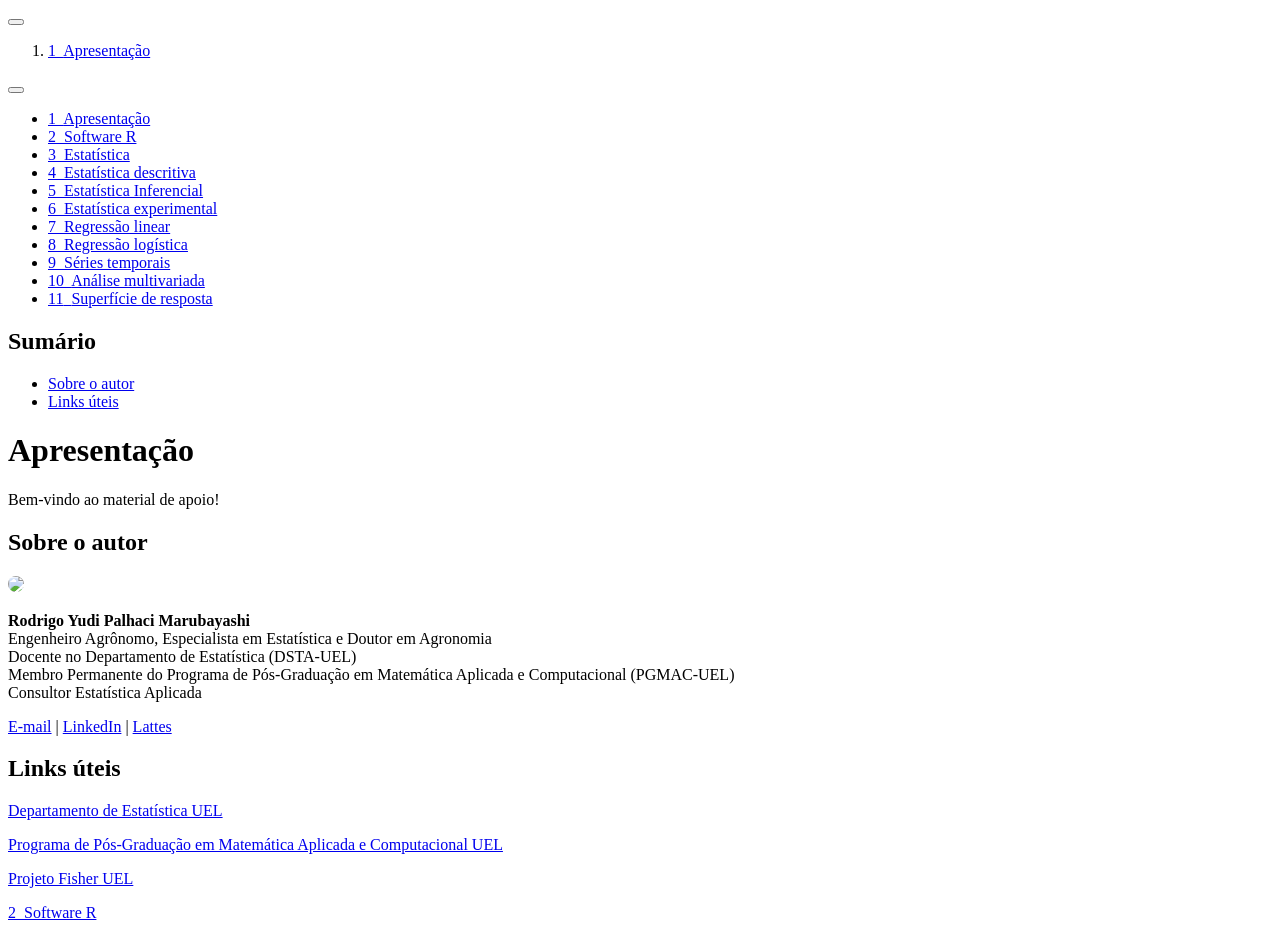
==== docs/index.html @ 1fb64cfd "Add files via upload" ====
<!DOCTYPE html>
<html xmlns="http://www.w3.org/1999/xhtml" lang="en" xml:lang="en"><head>

<meta charset="utf-8">
<meta name="generator" content="quarto-1.10.18">

<meta name="viewport" content="width=device-width, initial-scale=1.0, user-scalable=yes">


<title>Apresentação</title>
<style>
/* Default styles provided by pandoc.
** See https://pandoc.org/MANUAL.html#variables-for-html for config info.
*/
span.smallcaps{font-variant: small-caps;}
div.columns{display: flex; gap: 1.5em;}
div.column{flex: auto;}
@media screen {
div.columns{gap: min(4vw, 1.5em);}
div.column{overflow-x: auto;}
}
div.hanging-indent{margin-left: 1.5em; text-indent: -1.5em;}
ul.task-list{list-style: none;}
ul.task-list li input[type="checkbox"] {
  width: 0.8em;
  margin: 0 0.8em 0.2em -1em; /* quarto-specific, see https://github.com/quarto-dev/quarto-cli/issues/4556 */ 
  vertical-align: middle;
}
</style>


<script src="site_libs/quarto-nav/quarto-nav.js"></script>
<script src="site_libs/quarto-nav/headroom.min.js"></script>
<script src="site_libs/clipboard/clipboard.min.js"></script>
<script src="site_libs/quarto-search/autocomplete.umd.js"></script>
<script src="site_libs/quarto-search/fuse.min.js"></script>
<script src="site_libs/quarto-search/quarto-search.js"></script>
<meta name="quarto:offset" content="./">
<link href="./capitulo1.html" rel="next">
<script src="site_libs/quarto-html/quarto.js" type="module"></script>
<script src="site_libs/quarto-html/tabsets/tabsets.js" type="module"></script>
<script src="site_libs/quarto-html/popper.min.js"></script>
<script src="site_libs/quarto-html/tippy.umd.min.js"></script>
<script src="site_libs/quarto-html/anchor.min.js"></script>
<link href="site_libs/quarto-html/tippy.css" rel="stylesheet">
<link href="site_libs/quarto-html/quarto-syntax-highlighting-64a204ab8560d761af7679ceaba22944.css" rel="stylesheet" class="quarto-color-scheme" id="quarto-text-highlighting-styles">
<link href="site_libs/quarto-html/quarto-syntax-highlighting-dark-b85bc7c33db8c58e0ec93c3465666fed.css" rel="stylesheet" class="quarto-color-scheme quarto-color-alternate" id="quarto-text-highlighting-styles">
<link href="site_libs/quarto-html/quarto-syntax-highlighting-64a204ab8560d761af7679ceaba22944.css" rel="stylesheet" class="quarto-color-scheme-extra" id="quarto-text-highlighting-styles">
<script src="site_libs/bootstrap/bootstrap.min.js"></script>
<link href="site_libs/bootstrap/bootstrap-icons.css" rel="stylesheet">
<link href="site_libs/bootstrap/bootstrap-071f2cfab2509698780004be9a3705a4.min.css" rel="stylesheet" append-hash="true" class="quarto-color-scheme" id="quarto-bootstrap" data-mode="light">
<link href="site_libs/bootstrap/bootstrap-dark-28465b6b87aa4d4b3ae6852c24e7e3ea.min.css" rel="stylesheet" append-hash="true" class="quarto-color-scheme quarto-color-alternate" id="quarto-bootstrap" data-mode="dark">
<link href="site_libs/bootstrap/bootstrap-071f2cfab2509698780004be9a3705a4.min.css" rel="stylesheet" append-hash="true" class="quarto-color-scheme-extra" id="quarto-bootstrap" data-mode="light">
<script id="quarto-search-options" type="application/json">{
  "location": "sidebar",
  "copy-button": false,
  "collapse-after": 3,
  "panel-placement": "start",
  "type": "textbox",
  "limit": 50,
  "keyboard-shortcut": [
    "f",
    "/",
    "s"
  ],
  "show-item-context": false,
  "language": {
    "search-no-results-text": "No results",
    "search-matching-documents-text": "matching documents",
    "search-copy-link-title": "Copy link to search",
    "search-hide-matches-text": "Hide additional matches",
    "search-more-match-text": "more match in this document",
    "search-more-matches-text": "more matches in this document",
    "search-clear-button-title": "Clear",
    "search-text-placeholder": "",
    "search-detached-cancel-button-title": "Cancel",
    "search-submit-button-title": "Submit",
    "search-label": "Search"
  }
}</script>


</head>

<body class="nav-sidebar docked quarto-light"><script id="quarto-html-before-body" type="application/javascript">
    const toggleBodyColorMode = (bsSheetEl) => {
      const mode = bsSheetEl.getAttribute("data-mode");
      const bodyEl = window.document.querySelector("body");
      if (mode === "dark") {
        bodyEl.classList.add("quarto-dark");
        bodyEl.classList.remove("quarto-light");
      } else {
        bodyEl.classList.add("quarto-light");
        bodyEl.classList.remove("quarto-dark");
      }
    }
    const toggleBodyColorPrimary = () => {
      const bsSheetEl = window.document.querySelector("link#quarto-bootstrap:not([rel=disabled-stylesheet])");
      if (bsSheetEl) {
        toggleBodyColorMode(bsSheetEl);
      }
    }
    const setColorSchemeToggle = (alternate) => {
      const toggles = window.document.querySelectorAll('.quarto-color-scheme-toggle');
      for (let i=0; i < toggles.length; i++) {
        const toggle = toggles[i];
        if (toggle) {
          if (alternate) {
            toggle.classList.add("alternate");
          } else {
            toggle.classList.remove("alternate");
          }
        }
      }
    };
    const toggleColorMode = (alternate) => {
      // Switch the stylesheets
      const primaryStylesheets = window.document.querySelectorAll('link.quarto-color-scheme:not(.quarto-color-alternate)');
      const alternateStylesheets = window.document.querySelectorAll('link.quarto-color-scheme.quarto-color-alternate');
      manageTransitions('#quarto-margin-sidebar .nav-link', false);
      if (alternate) {
        // note: dark is layered on light, we don't disable primary!
        enableStylesheet(alternateStylesheets);
        for (const sheetNode of alternateStylesheets) {
          if (sheetNode.id === "quarto-bootstrap") {
            toggleBodyColorMode(sheetNode);
          }
        }
      } else {
        disableStylesheet(alternateStylesheets);
        enableStylesheet(primaryStylesheets)
        toggleBodyColorPrimary();
      }
      manageTransitions('#quarto-margin-sidebar .nav-link', true);
      // Switch the toggles
      setColorSchemeToggle(alternate)
      // Hack to workaround the fact that safari doesn't
      // properly recolor the scrollbar when toggling (#1455)
      if (navigator.userAgent.indexOf('Safari') > 0 && navigator.userAgent.indexOf('Chrome') == -1) {
        manageTransitions("body", false);
        window.scrollTo(0, 1);
        setTimeout(() => {
          window.scrollTo(0, 0);
          manageTransitions("body", true);
        }, 40);
      }
    }
    const disableStylesheet = (stylesheets) => {
      for (let i=0; i < stylesheets.length; i++) {
        const stylesheet = stylesheets[i];
        stylesheet.rel = 'disabled-stylesheet';
      }
    }
    const enableStylesheet = (stylesheets) => {
      for (let i=0; i < stylesheets.length; i++) {
        const stylesheet = stylesheets[i];
        if(stylesheet.rel !== 'stylesheet') { // for Chrome, which will still FOUC without this check
          stylesheet.rel = 'stylesheet';
        }
      }
    }
    const manageTransitions = (selector, allowTransitions) => {
      const els = window.document.querySelectorAll(selector);
      for (let i=0; i < els.length; i++) {
        const el = els[i];
        if (allowTransitions) {
          el.classList.remove('notransition');
        } else {
          el.classList.add('notransition');
        }
      }
    }
    const isFileUrl = () => {
      return window.location.protocol === 'file:';
    }
    const hasAlternateSentinel = () => {
      let styleSentinel = getColorSchemeSentinel();
      if (styleSentinel !== null) {
        return styleSentinel === "alternate";
      } else {
        return false;
      }
    }
    const setStyleSentinel = (alternate) => {
      const value = alternate ? "alternate" : "default";
      if (!isFileUrl()) {
        window.localStorage.setItem("quarto-color-scheme", value);
      } else {
        localAlternateSentinel = value;
      }
    }
    const getColorSchemeSentinel = () => {
      if (!isFileUrl()) {
        const storageValue = window.localStorage.getItem("quarto-color-scheme");
        return storageValue != null ? storageValue : localAlternateSentinel;
      } else {
        return localAlternateSentinel;
      }
    }
    const toggleGiscusIfUsed = (isAlternate, darkModeDefault) => {
      const baseTheme = document.querySelector('#giscus-base-theme')?.value ?? 'light';
      const alternateTheme = document.querySelector('#giscus-alt-theme')?.value ?? 'dark';
      let newTheme = '';
      if(authorPrefersDark) {
        newTheme = isAlternate ? baseTheme : alternateTheme;
      } else {
        newTheme = isAlternate ? alternateTheme : baseTheme;
      }
      const changeGiscusTheme = () => {
        // From: https://github.com/giscus/giscus/issues/336
        const sendMessage = (message) => {
          const iframe = document.querySelector('iframe.giscus-frame');
          if (!iframe) return;
          iframe.contentWindow.postMessage({ giscus: message }, 'https://giscus.app');
        }
        sendMessage({
          setConfig: {
            theme: newTheme
          }
        });
      }
      const isGiscussLoaded = window.document.querySelector('iframe.giscus-frame') !== null;
      if (isGiscussLoaded) {
        changeGiscusTheme();
      }
    };
    const authorPrefersDark = false;
    const darkModeDefault = authorPrefersDark;
      document.querySelector('link#quarto-text-highlighting-styles.quarto-color-scheme-extra').rel = 'disabled-stylesheet';
      document.querySelector('link#quarto-bootstrap.quarto-color-scheme-extra').rel = 'disabled-stylesheet';
    let localAlternateSentinel = darkModeDefault ? 'alternate' : 'default';
    // Dark / light mode switch
    window.quartoToggleColorScheme = () => {
      // Read the current dark / light value
      let toAlternate = !hasAlternateSentinel();
      toggleColorMode(toAlternate);
      setStyleSentinel(toAlternate);
      toggleGiscusIfUsed(toAlternate, darkModeDefault);
      window.dispatchEvent(new Event('resize'));
    };
    // Switch to dark mode if need be
    if (hasAlternateSentinel()) {
      toggleColorMode(true);
    } else {
      toggleColorMode(false);
    }
  </script>

<div id="quarto-search-results"></div>
  <header id="quarto-header" class="headroom fixed-top">
  <nav class="quarto-secondary-nav">
    <div class="container-fluid d-flex">
      <button type="button" class="quarto-btn-toggle btn" data-bs-toggle="collapse" role="button" data-bs-target=".quarto-sidebar-collapse-item" aria-controls="quarto-sidebar" aria-expanded="false" aria-label="Toggle sidebar navigation" onclick="if (window.quartoToggleHeadroom) { window.quartoToggleHeadroom(); }">
        <i class="bi bi-layout-text-sidebar-reverse"></i>
      </button>
        <nav class="quarto-page-breadcrumbs" aria-label="breadcrumb"><ol class="breadcrumb"><li class="breadcrumb-item"><a href="./index.html"><span class="chapter-number">1</span>&nbsp; <span class="chapter-title">Apresentação</span></a></li></ol></nav>
        <a class="flex-grow-1" role="navigation" data-bs-toggle="collapse" data-bs-target=".quarto-sidebar-collapse-item" aria-controls="quarto-sidebar" aria-expanded="false" aria-label="Toggle sidebar navigation" onclick="if (window.quartoToggleHeadroom) { window.quartoToggleHeadroom(); }">      
        </a>
      <button type="button" class="btn quarto-search-button" aria-label="Search" onclick="window.quartoOpenSearch();">
        <i class="bi bi-search"></i>
      </button>
    </div>
  </nav>
</header>
<!-- content -->
<div id="quarto-content" class="quarto-container page-columns page-rows-contents page-layout-article">
<!-- sidebar -->
  <nav id="quarto-sidebar" class="sidebar collapse collapse-horizontal quarto-sidebar-collapse-item sidebar-navigation docked overflow-auto">
        <div class="mt-2 flex-shrink-0 align-items-center">
        <div class="sidebar-search">
        <div id="quarto-search" class="" title="Search"></div>
        </div>
        </div>
        <div class="sidebar-tools-collapse">
  <a href="" class="quarto-color-scheme-toggle quarto-navigation-tool  px-1" onclick="window.quartoToggleColorScheme(); return false;" title="Toggle dark mode"><i class="bi"></i></a>
</div>
    <div class="sidebar-menu-container"> 
    <ul class="list-unstyled mt-1">
        <li class="sidebar-item">
  <div class="sidebar-item-container"> 
  <a href="./index.html" class="sidebar-item-text sidebar-link active">
 <span class="menu-text"><span class="chapter-number">1</span>&nbsp; <span class="chapter-title">Apresentação</span></span></a>
  </div>
</li>
        <li class="sidebar-item">
  <div class="sidebar-item-container"> 
  <a href="./capitulo1.html" class="sidebar-item-text sidebar-link">
 <span class="menu-text"><span class="chapter-number">2</span>&nbsp; <span class="chapter-title">Software R</span></span></a>
  </div>
</li>
        <li class="sidebar-item">
  <div class="sidebar-item-container"> 
  <a href="./capitulo2.html" class="sidebar-item-text sidebar-link">
 <span class="menu-text"><span class="chapter-number">3</span>&nbsp; <span class="chapter-title">Estatística</span></span></a>
  </div>
</li>
        <li class="sidebar-item">
  <div class="sidebar-item-container"> 
  <a href="./capitulo3.html" class="sidebar-item-text sidebar-link">
 <span class="menu-text"><span class="chapter-number">4</span>&nbsp; <span class="chapter-title">Estatística descritiva</span></span></a>
  </div>
</li>
        <li class="sidebar-item">
  <div class="sidebar-item-container"> 
  <a href="./capitulo4.html" class="sidebar-item-text sidebar-link">
 <span class="menu-text"><span class="chapter-number">5</span>&nbsp; <span class="chapter-title">Estatística Inferencial</span></span></a>
  </div>
</li>
        <li class="sidebar-item">
  <div class="sidebar-item-container"> 
  <a href="./capitulo5.html" class="sidebar-item-text sidebar-link">
 <span class="menu-text"><span class="chapter-number">6</span>&nbsp; <span class="chapter-title">Estatística experimental</span></span></a>
  </div>
</li>
        <li class="sidebar-item">
  <div class="sidebar-item-container"> 
  <a href="./capitulo6.html" class="sidebar-item-text sidebar-link">
 <span class="menu-text"><span class="chapter-number">7</span>&nbsp; <span class="chapter-title">Regressão linear</span></span></a>
  </div>
</li>
        <li class="sidebar-item">
  <div class="sidebar-item-container"> 
  <a href="./capitulo7.html" class="sidebar-item-text sidebar-link">
 <span class="menu-text"><span class="chapter-number">8</span>&nbsp; <span class="chapter-title">Regressão logística</span></span></a>
  </div>
</li>
        <li class="sidebar-item">
  <div class="sidebar-item-container"> 
  <a href="./capitulo8.html" class="sidebar-item-text sidebar-link">
 <span class="menu-text"><span class="chapter-number">9</span>&nbsp; <span class="chapter-title">Séries temporais</span></span></a>
  </div>
</li>
        <li class="sidebar-item">
  <div class="sidebar-item-container"> 
  <a href="./capitulo9.html" class="sidebar-item-text sidebar-link">
 <span class="menu-text"><span class="chapter-number">10</span>&nbsp; <span class="chapter-title">Análise multivariada</span></span></a>
  </div>
</li>
        <li class="sidebar-item">
  <div class="sidebar-item-container"> 
  <a href="./capitulo10.html" class="sidebar-item-text sidebar-link">
 <span class="menu-text"><span class="chapter-number">11</span>&nbsp; <span class="chapter-title">Superfície de resposta</span></span></a>
  </div>
</li>
    </ul>
    </div>
</nav>
<div id="quarto-sidebar-glass" class="quarto-sidebar-collapse-item" data-bs-toggle="collapse" data-bs-target=".quarto-sidebar-collapse-item"></div>
<!-- margin-sidebar -->
    <div id="quarto-margin-sidebar" class="sidebar margin-sidebar">
        <nav id="TOC" role="doc-toc" class="toc-active">
    <h2 id="toc-title">Sumário</h2>
   
  <ul>
  <li><a href="#sobre-o-autor" id="toc-sobre-o-autor" class="nav-link active" data-scroll-target="#sobre-o-autor">Sobre o autor</a></li>
  <li><a href="#links-úteis" id="toc-links-úteis" class="nav-link" data-scroll-target="#links-úteis">Links úteis</a></li>
  </ul>
</nav>
    </div>
<!-- main -->
<main class="content" id="quarto-document-content">


<header id="title-block-header" class="quarto-title-block default">
<div class="quarto-title">
<h1 class="title">Apresentação</h1>
</div>



<div class="quarto-title-meta">

    
  
    
  </div>
  


</header>


<p>Bem-vindo ao material de apoio!</p>
<section id="sobre-o-autor" class="level2 unnumbered">
<h2 class="unnumbered anchored" data-anchor-id="sobre-o-autor">Sobre o autor</h2>
<p><img src="imagens/foto.jpg" class="img-fluid" style="border-radius: 50%;" width="180"></p>
<p><strong>Rodrigo Yudi Palhaci Marubayashi</strong><br>
Engenheiro Agrônomo, Especialista em Estatística e Doutor em Agronomia<br>
Docente no Departamento de Estatística (DSTA-UEL)<br>
Membro Permanente do Programa de Pós-Graduação em Matemática Aplicada e Computacional (PGMAC-UEL)<br>
Consultor Estatística Aplicada</p>
<p><a href="mailto:marubayashi@uel.br">E-mail</a> | <a href="https://www.linkedin.com/in/rodrigo-marubayashi-89a8a9115/" target="_blank">LinkedIn</a> | <a href="http://lattes.cnpq.br/9007309012680740" target="_blank">Lattes</a></p>
</section>
<section id="links-úteis" class="level2 unnumbered">
<h2 class="unnumbered anchored" data-anchor-id="links-úteis">Links úteis</h2>
<p><a href="https://www.uel.br/ceca/estatistica/" target="_blank">Departamento de Estatística UEL</a></p>
<p><a href="https://pos.uel.br/pgmac/" target="_blank">Programa de Pós-Graduação em Matemática Aplicada e Computacional UEL</a></p>
<p><a href="https://fisher.uel.br/index/" target="_blank">Projeto Fisher UEL</a></p>


</section>

</main> <!-- /main -->
<script id="quarto-html-after-body" type="application/javascript">
  window.document.addEventListener("DOMContentLoaded", function (event) {
    // Ensure there is a toggle, if there isn't float one in the top right
    if (window.document.querySelector('.quarto-color-scheme-toggle') === null) {
      const a = window.document.createElement('a');
      a.classList.add('top-right');
      a.classList.add('quarto-color-scheme-toggle');
      a.href = "";
      a.onclick = function() { try { window.quartoToggleColorScheme(); } catch {} return false; };
      const i = window.document.createElement("i");
      i.classList.add('bi');
      a.appendChild(i);
      window.document.body.appendChild(a);
    }
    setColorSchemeToggle(hasAlternateSentinel())
    const icon = "";
    const anchorJS = new window.AnchorJS();
    anchorJS.options = {
      placement: 'right',
      icon: icon
    };
    anchorJS.add('.anchored');
    const isCodeAnnotation = (el) => {
      for (const clz of el.classList) {
        if (clz.startsWith('code-annotation-')) {                     
          return true;
        }
      }
      return false;
    }
    const onCopySuccess = function(e) {
      // button target
      const button = e.trigger;
      // don't keep focus
      button.blur();
      // flash "checked"
      button.classList.add('code-copy-button-checked');
      var currentTitle = button.getAttribute("title");
      button.setAttribute("title", "Copied!");
      let tooltip;
      if (window.bootstrap) {
        button.setAttribute("data-bs-toggle", "tooltip");
        button.setAttribute("data-bs-placement", "left");
        button.setAttribute("data-bs-title", "Copied!");
        tooltip = new bootstrap.Tooltip(button, 
          { trigger: "manual", 
            customClass: "code-copy-button-tooltip",
            offset: [0, -8]});
        tooltip.show();    
      }
      setTimeout(function() {
        if (tooltip) {
          tooltip.hide();
          button.removeAttribute("data-bs-title");
          button.removeAttribute("data-bs-toggle");
          button.removeAttribute("data-bs-placement");
        }
        button.setAttribute("title", currentTitle);
        button.classList.remove('code-copy-button-checked');
      }, 1000);
      // clear code selection
      e.clearSelection();
    }
    const getTextToCopy = function(trigger) {
      const outerScaffold = trigger.parentElement.cloneNode(true);
      const codeEl = outerScaffold.querySelector('code');
      for (const childEl of codeEl.children) {
        if (isCodeAnnotation(childEl)) {
          childEl.remove();
        }
      }
      return codeEl.innerText;
    }
    const clipboard = new window.ClipboardJS('.code-copy-button:not([data-in-quarto-modal])', {
      text: getTextToCopy
    });
    clipboard.on('success', onCopySuccess);
    if (window.document.getElementById('quarto-embedded-source-code-modal')) {
      const clipboardModal = new window.ClipboardJS('.code-copy-button[data-in-quarto-modal]', {
        text: getTextToCopy,
        container: window.document.getElementById('quarto-embedded-source-code-modal')
      });
      clipboardModal.on('success', onCopySuccess);
    }
      var localhostRegex = new RegExp(/^(?:http|https):\/\/localhost\:?[0-9]*\//);
      var mailtoRegex = new RegExp(/^mailto:/);
        var filterRegex = new RegExp('/' + window.location.host + '/');
      var isInternal = (href) => {
          return filterRegex.test(href) || localhostRegex.test(href) || mailtoRegex.test(href);
      }
      // Inspect non-navigation links and adorn them if external
     var links = window.document.querySelectorAll('a[href]:not(.nav-link):not(.navbar-brand):not(.toc-action):not(.sidebar-link):not(.sidebar-item-toggle):not(.pagination-link):not(.no-external):not([aria-hidden]):not(.dropdown-item):not(.quarto-navigation-tool):not(.about-link)');
      for (var i=0; i<links.length; i++) {
        const link = links[i];
        if (!isInternal(link.href)) {
          // undo the damage that might have been done by quarto-nav.js in the case of
          // links that we want to consider external
          if (link.dataset.originalHref !== undefined) {
            link.href = link.dataset.originalHref;
          }
        }
      }
    function tippyHover(el, contentFn, onTriggerFn, onUntriggerFn) {
      const config = {
        allowHTML: true,
        maxWidth: 500,
        delay: 100,
        arrow: false,
        appendTo: function(el) {
            return el.parentElement;
        },
        interactive: true,
        interactiveBorder: 10,
        theme: 'quarto',
        placement: 'bottom-start',
      };
      if (contentFn) {
        config.content = contentFn;
      }
      if (onTriggerFn) {
        config.onTrigger = onTriggerFn;
      }
      if (onUntriggerFn) {
        config.onUntrigger = onUntriggerFn;
      }
      window.tippy(el, config); 
    }
    const noterefs = window.document.querySelectorAll('a[role="doc-noteref"]');
    for (var i=0; i<noterefs.length; i++) {
      const ref = noterefs[i];
      tippyHover(ref, function() {
        // use id or data attribute instead here
        let href = ref.getAttribute('data-footnote-href') || ref.getAttribute('href');
        try { href = new URL(href).hash; } catch {}
        const id = href.replace(/^#\/?/, "");
        const note = window.document.getElementById(id);
        if (note) {
          return note.innerHTML;
        } else {
          return "";
        }
      });
    }
    const xrefs = window.document.querySelectorAll('a.quarto-xref');
    const processXRef = (id, note) => {
      // Strip column container classes
      const stripColumnClz = (el) => {
        el.classList.remove("page-full", "page-columns");
        if (el.children) {
          for (const child of el.children) {
            stripColumnClz(child);
          }
        }
      }
      stripColumnClz(note)
      if (id === null || id.startsWith('sec-')) {
        // Special case sections, only their first couple elements
        const container = document.createElement("div");
        if (note.children && note.children.length > 2) {
          container.appendChild(note.children[0].cloneNode(true));
          for (let i = 1; i < note.children.length; i++) {
            const child = note.children[i];
            if (child.tagName === "P" && child.innerText === "") {
              continue;
            } else {
              container.appendChild(child.cloneNode(true));
              break;
            }
          }
          if (window.Quarto?.typesetMath) {
            window.Quarto.typesetMath(container);
          }
          return container.innerHTML
        } else {
          if (window.Quarto?.typesetMath) {
            window.Quarto.typesetMath(note);
          }
          return note.innerHTML;
        }
      } else {
        // Remove any anchor links if they are present
        const anchorLink = note.querySelector('a.anchorjs-link');
        if (anchorLink) {
          anchorLink.remove();
        }
        if (window.Quarto?.typesetMath) {
          window.Quarto.typesetMath(note);
        }
        if (note.classList.contains("callout")) {
          return note.outerHTML;
        } else {
          return note.innerHTML;
        }
      }
    }
    for (var i=0; i<xrefs.length; i++) {
      const xref = xrefs[i];
      tippyHover(xref, undefined, function(instance) {
        instance.disable();
        let url = xref.getAttribute('href');
        let hash = undefined; 
        if (url.startsWith('#')) {
          hash = url;
        } else {
          try { hash = new URL(url).hash; } catch {}
        }
        if (hash) {
          const id = hash.replace(/^#\/?/, "");
          const note = window.document.getElementById(id);
          if (note !== null) {
            try {
              const html = processXRef(id, note.cloneNode(true));
              instance.setContent(html);
            } finally {
              instance.enable();
              instance.show();
            }
          } else {
            // See if we can fetch this
            fetch(url.split('#')[0])
            .then(res => res.text())
            .then(html => {
              const parser = new DOMParser();
              const htmlDoc = parser.parseFromString(html, "text/html");
              const note = htmlDoc.getElementById(id);
              if (note !== null) {
                const html = processXRef(id, note);
                instance.setContent(html);
              } 
            }).finally(() => {
              instance.enable();
              instance.show();
            });
          }
        } else {
          // See if we can fetch a full url (with no hash to target)
          // This is a special case and we should probably do some content thinning / targeting
          fetch(url)
          .then(res => res.text())
          .then(html => {
            const parser = new DOMParser();
            const htmlDoc = parser.parseFromString(html, "text/html");
            const note = htmlDoc.querySelector('main.content');
            if (note !== null) {
              // This should only happen for chapter cross references
              // (since there is no id in the URL)
              // remove the first header
              if (note.children.length > 0 && note.children[0].tagName === "HEADER") {
                note.children[0].remove();
              }
              const html = processXRef(null, note);
              instance.setContent(html);
            } 
          }).finally(() => {
            instance.enable();
            instance.show();
          });
        }
      }, function(instance) {
      });
    }
        let selectedAnnoteEl;
        const selectorForAnnotation = ( cell, annotation) => {
          let cellAttr = 'data-code-cell="' + cell + '"';
          let lineAttr = 'data-code-annotation="' +  annotation + '"';
          const selector = 'span[' + cellAttr + '][' + lineAttr + ']';
          return selector;
        }
        const selectCodeLines = (annoteEl) => {
          const doc = window.document;
          const targetCell = annoteEl.getAttribute("data-target-cell");
          const targetAnnotation = annoteEl.getAttribute("data-target-annotation");
          const annoteSpan = window.document.querySelector(selectorForAnnotation(targetCell, targetAnnotation));
          const lines = annoteSpan.getAttribute("data-code-lines").split(",");
          const lineIds = lines.map((line) => {
            return targetCell + "-" + line;
          })
          let top = null;
          let height = null;
          let parent = null;
          if (lineIds.length > 0) {
              //compute the position of the single el (top and bottom and make a div)
              const el = window.document.getElementById(lineIds[0]);
              top = el.offsetTop;
              height = el.offsetHeight;
              parent = el.parentElement.parentElement;
            if (lineIds.length > 1) {
              const lastEl = window.document.getElementById(lineIds[lineIds.length - 1]);
              const bottom = lastEl.offsetTop + lastEl.offsetHeight;
              height = bottom - top;
            }
            if (top !== null && height !== null && parent !== null) {
              // cook up a div (if necessary) and position it 
              let div = window.document.getElementById("code-annotation-line-highlight");
              if (div === null) {
                div = window.document.createElement("div");
                div.setAttribute("id", "code-annotation-line-highlight");
                div.style.position = 'absolute';
                parent.appendChild(div);
              }
              div.style.top = top - 2 + "px";
              div.style.height = height + 4 + "px";
              div.style.left = 0;
              let gutterDiv = window.document.getElementById("code-annotation-line-highlight-gutter");
              if (gutterDiv === null) {
                gutterDiv = window.document.createElement("div");
                gutterDiv.setAttribute("id", "code-annotation-line-highlight-gutter");
                gutterDiv.style.position = 'absolute';
                const codeCell = window.document.getElementById(targetCell);
                const gutter = codeCell.querySelector('.code-annotation-gutter');
                gutter.appendChild(gutterDiv);
              }
              gutterDiv.style.top = top - 2 + "px";
              gutterDiv.style.height = height + 4 + "px";
            }
            selectedAnnoteEl = annoteEl;
          }
        };
        const unselectCodeLines = () => {
          const elementsIds = ["code-annotation-line-highlight", "code-annotation-line-highlight-gutter"];
          elementsIds.forEach((elId) => {
            const div = window.document.getElementById(elId);
            if (div) {
              div.remove();
            }
          });
          selectedAnnoteEl = undefined;
        };
          // Handle positioning of the toggle
      window.addEventListener(
        "resize",
        throttle(() => {
          elRect = undefined;
          if (selectedAnnoteEl) {
            selectCodeLines(selectedAnnoteEl);
          }
        }, 10)
      );
      function throttle(fn, ms) {
      let throttle = false;
      let timer;
        return (...args) => {
          if(!throttle) { // first call gets through
              fn.apply(this, args);
              throttle = true;
          } else { // all the others get throttled
              if(timer) clearTimeout(timer); // cancel #2
              timer = setTimeout(() => {
                fn.apply(this, args);
                timer = throttle = false;
              }, ms);
          }
        };
      }
        // Attach click handler to the DT
        const annoteDls = window.document.querySelectorAll('dt[data-target-cell]');
        for (const annoteDlNode of annoteDls) {
          annoteDlNode.addEventListener('click', (event) => {
            const clickedEl = event.target;
            if (clickedEl !== selectedAnnoteEl) {
              unselectCodeLines();
              const activeEl = window.document.querySelector('dt[data-target-cell].code-annotation-active');
              if (activeEl) {
                activeEl.classList.remove('code-annotation-active');
              }
              selectCodeLines(clickedEl);
              clickedEl.classList.add('code-annotation-active');
            } else {
              // Unselect the line
              unselectCodeLines();
              clickedEl.classList.remove('code-annotation-active');
            }
          });
        }
    const findCites = (el) => {
      const parentEl = el.parentElement;
      if (parentEl) {
        const cites = parentEl.dataset.cites;
        if (cites) {
          return {
            el,
            cites: cites.split(' ')
          };
        } else {
          return findCites(el.parentElement)
        }
      } else {
        return undefined;
      }
    };
    var bibliorefs = window.document.querySelectorAll('a[role="doc-biblioref"]');
    for (var i=0; i<bibliorefs.length; i++) {
      const ref = bibliorefs[i];
      const citeInfo = findCites(ref);
      if (citeInfo) {
        tippyHover(citeInfo.el, function() {
          var popup = window.document.createElement('div');
          citeInfo.cites.forEach(function(cite) {
            var citeDiv = window.document.createElement('div');
            citeDiv.classList.add('hanging-indent');
            citeDiv.classList.add('csl-entry');
            var biblioDiv = window.document.getElementById('ref-' + cite);
            if (biblioDiv) {
              citeDiv.innerHTML = biblioDiv.innerHTML;
            }
            popup.appendChild(citeDiv);
          });
          return popup.innerHTML;
        });
      }
    }
  });
  </script>
<nav class="page-navigation">
  <div class="nav-page nav-page-previous">
  </div>
  <div class="nav-page nav-page-next">
      <a href="./capitulo1.html" class="pagination-link" aria-label="Software R">
        <span class="nav-page-text"><span class="chapter-number">2</span>&nbsp; <span class="chapter-title">Software R</span></span> <i class="bi bi-arrow-right-short"></i>
      </a>
  </div>
</nav>
</div> <!-- /content -->




</body></html>
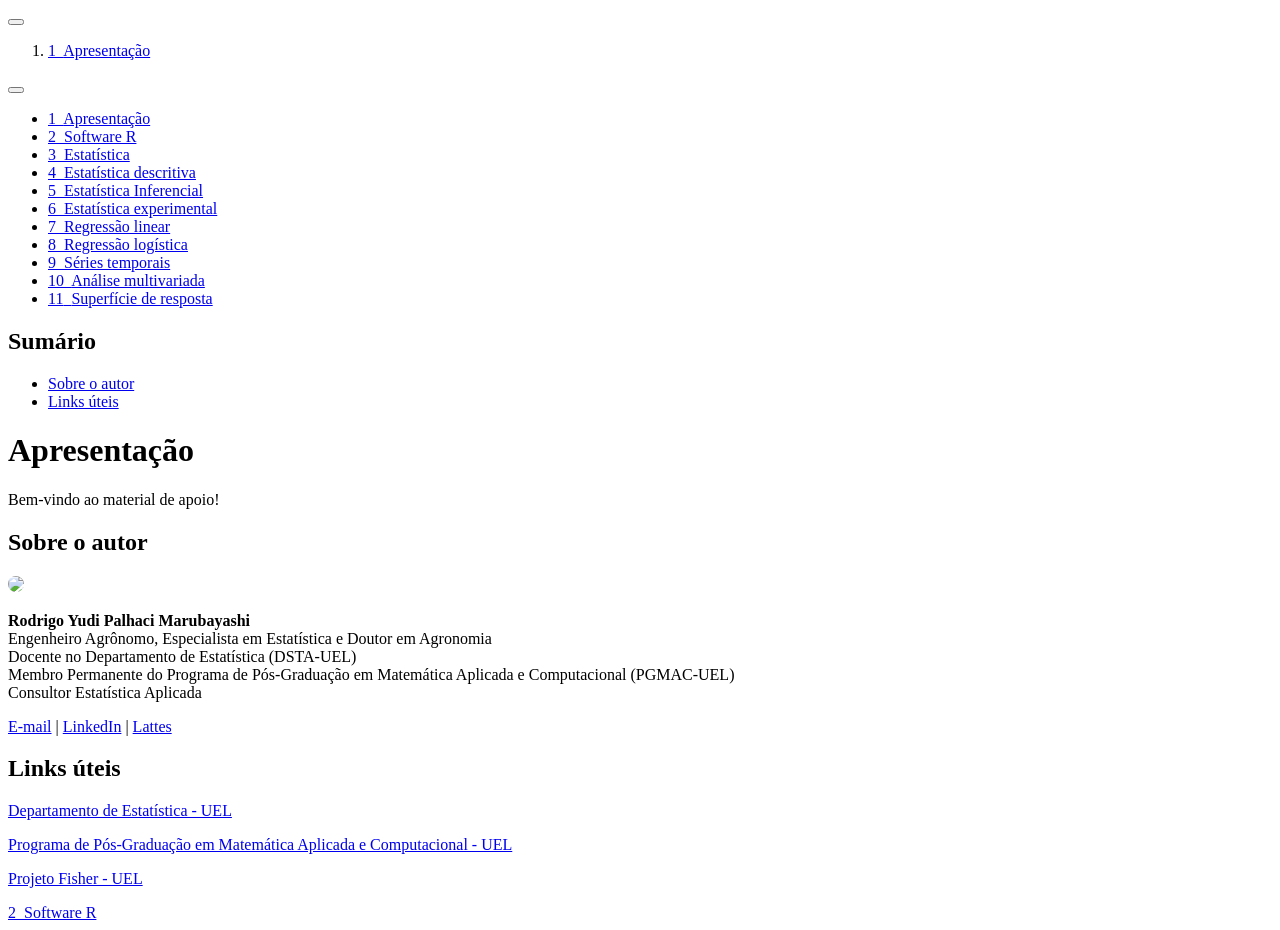
==== commit 48b81721: "Add files via upload" ====
--- a/docs/index.html
+++ b/docs/index.html
@@ -2,7 +2,7 @@
 <html xmlns="http://www.w3.org/1999/xhtml" lang="en" xml:lang="en"><head>
 
 <meta charset="utf-8">
-<meta name="generator" content="quarto-1.10.18">
+<meta name="generator" content="quarto-1.10.19">
 
 <meta name="viewport" content="width=device-width, initial-scale=1.0, user-scalable=yes">
 
@@ -43,9 +43,9 @@
 <script src="site_libs/quarto-html/tippy.umd.min.js"></script>
 <script src="site_libs/quarto-html/anchor.min.js"></script>
 <link href="site_libs/quarto-html/tippy.css" rel="stylesheet">
-<link href="site_libs/quarto-html/quarto-syntax-highlighting-64a204ab8560d761af7679ceaba22944.css" rel="stylesheet" class="quarto-color-scheme" id="quarto-text-highlighting-styles">
-<link href="site_libs/quarto-html/quarto-syntax-highlighting-dark-b85bc7c33db8c58e0ec93c3465666fed.css" rel="stylesheet" class="quarto-color-scheme quarto-color-alternate" id="quarto-text-highlighting-styles">
-<link href="site_libs/quarto-html/quarto-syntax-highlighting-64a204ab8560d761af7679ceaba22944.css" rel="stylesheet" class="quarto-color-scheme-extra" id="quarto-text-highlighting-styles">
+<link href="site_libs/quarto-html/quarto-syntax-highlighting-bf27225e3a48a9273f3daa8f8e829971.css" rel="stylesheet" class="quarto-color-scheme" id="quarto-text-highlighting-styles">
+<link href="site_libs/quarto-html/quarto-syntax-highlighting-dark-b626d73c4c936ccc3cb08be7d45d1df6.css" rel="stylesheet" class="quarto-color-scheme quarto-color-alternate" id="quarto-text-highlighting-styles">
+<link href="site_libs/quarto-html/quarto-syntax-highlighting-bf27225e3a48a9273f3daa8f8e829971.css" rel="stylesheet" class="quarto-color-scheme-extra" id="quarto-text-highlighting-styles">
 <script src="site_libs/bootstrap/bootstrap.min.js"></script>
 <link href="site_libs/bootstrap/bootstrap-icons.css" rel="stylesheet">
 <link href="site_libs/bootstrap/bootstrap-071f2cfab2509698780004be9a3705a4.min.css" rel="stylesheet" append-hash="true" class="quarto-color-scheme" id="quarto-bootstrap" data-mode="light">
@@ -393,9 +393,9 @@
 </section>
 <section id="links-úteis" class="level2 unnumbered">
 <h2 class="unnumbered anchored" data-anchor-id="links-úteis">Links úteis</h2>
-<p><a href="https://www.uel.br/ceca/estatistica/" target="_blank">Departamento de Estatística UEL</a></p>
-<p><a href="https://pos.uel.br/pgmac/" target="_blank">Programa de Pós-Graduação em Matemática Aplicada e Computacional UEL</a></p>
-<p><a href="https://fisher.uel.br/index/" target="_blank">Projeto Fisher UEL</a></p>
+<p><a href="https://www.uel.br/ceca/estatistica/" target="_blank">Departamento de Estatística - UEL</a></p>
+<p><a href="https://pos.uel.br/pgmac/" target="_blank">Programa de Pós-Graduação em Matemática Aplicada e Computacional - UEL</a></p>
+<p><a href="https://fisher.uel.br/index/" target="_blank">Projeto Fisher - UEL</a></p>
 
 
 </section>
--- a/docs/site_libs/quarto-html/quarto-syntax-highlighting-bf27225e3a48a9273f3daa8f8e829971.css
+++ b/docs/site_libs/quarto-html/quarto-syntax-highlighting-bf27225e3a48a9273f3daa8f8e829971.css
@@ -0,0 +1,236 @@
+/* quarto syntax highlight colors */
+:root {
+  --quarto-hl-ot-color: #003B4F;
+  --quarto-hl-at-color: #657422;
+  --quarto-hl-ss-color: #20794D;
+  --quarto-hl-an-color: #5E5E5E;
+  --quarto-hl-fu-color: #4758AB;
+  --quarto-hl-st-color: #20794D;
+  --quarto-hl-cf-color: #003B4F;
+  --quarto-hl-op-color: #5E5E5E;
+  --quarto-hl-er-color: #AD0000;
+  --quarto-hl-bn-color: #AD0000;
+  --quarto-hl-al-color: #AD0000;
+  --quarto-hl-va-color: #111111;
+  --quarto-hl-bu-color: inherit;
+  --quarto-hl-ex-color: inherit;
+  --quarto-hl-pp-color: #AD0000;
+  --quarto-hl-in-color: #5E5E5E;
+  --quarto-hl-vs-color: #20794D;
+  --quarto-hl-wa-color: #5E5E5E;
+  --quarto-hl-do-color: #5E5E5E;
+  --quarto-hl-im-color: #00769E;
+  --quarto-hl-ch-color: #20794D;
+  --quarto-hl-dt-color: #AD0000;
+  --quarto-hl-fl-color: #AD0000;
+  --quarto-hl-co-color: #5E5E5E;
+  --quarto-hl-cv-color: #5E5E5E;
+  --quarto-hl-cn-color: #8f5902;
+  --quarto-hl-sc-color: #5E5E5E;
+  --quarto-hl-dv-color: #AD0000;
+  --quarto-hl-kw-color: #003B4F;
+}
+
+/* other quarto variables */
+:root {
+  --quarto-font-monospace: SFMono-Regular, Menlo, Monaco, Consolas, "Liberation Mono", "Courier New", monospace;
+}
+
+/* syntax highlight based on Pandoc's rules */
+pre > code.sourceCode > span {
+  color: #003B4F;
+}
+
+code.sourceCode > span {
+  color: #003B4F;
+}
+
+div.sourceCode,
+div.sourceCode pre.sourceCode {
+  color: #003B4F;
+}
+
+/* Normal */
+code span {
+  color: #003B4F;
+}
+
+/* Alert */
+code span.al {
+  color: #AD0000;
+  font-style: inherit;
+}
+
+/* Annotation */
+code span.an {
+  color: #5E5E5E;
+  font-style: inherit;
+}
+
+/* Attribute */
+code span.at {
+  color: #657422;
+  font-style: inherit;
+}
+
+/* BaseN */
+code span.bn {
+  color: #AD0000;
+  font-style: inherit;
+}
+
+/* BuiltIn */
+code span.bu {
+  font-style: inherit;
+}
+
+/* ControlFlow */
+code span.cf {
+  color: #003B4F;
+  font-weight: bold;
+  font-style: inherit;
+}
+
+/* Char */
+code span.ch {
+  color: #20794D;
+  font-style: inherit;
+}
+
+/* Constant */
+code span.cn {
+  color: #8f5902;
+  font-style: inherit;
+}
+
+/* Comment */
+code span.co {
+  color: #5E5E5E;
+  font-style: inherit;
+}
+
+/* CommentVar */
+code span.cv {
+  color: #5E5E5E;
+  font-style: italic;
+}
+
+/* Documentation */
+code span.do {
+  color: #5E5E5E;
+  font-style: italic;
+}
+
+/* DataType */
+code span.dt {
+  color: #AD0000;
+  font-style: inherit;
+}
+
+/* DecVal */
+code span.dv {
+  color: #AD0000;
+  font-style: inherit;
+}
+
+/* Error */
+code span.er {
+  color: #AD0000;
+  font-style: inherit;
+}
+
+/* Extension */
+code span.ex {
+  font-style: inherit;
+}
+
+/* Float */
+code span.fl {
+  color: #AD0000;
+  font-style: inherit;
+}
+
+/* Function */
+code span.fu {
+  color: #4758AB;
+  font-style: inherit;
+}
+
+/* Import */
+code span.im {
+  color: #00769E;
+  font-style: inherit;
+}
+
+/* Information */
+code span.in {
+  color: #5E5E5E;
+  font-style: inherit;
+}
+
+/* Keyword */
+code span.kw {
+  color: #003B4F;
+  font-weight: bold;
+  font-style: inherit;
+}
+
+/* Operator */
+code span.op {
+  color: #5E5E5E;
+  font-style: inherit;
+}
+
+/* Other */
+code span.ot {
+  color: #003B4F;
+  font-style: inherit;
+}
+
+/* Preprocessor */
+code span.pp {
+  color: #AD0000;
+  font-style: inherit;
+}
+
+/* SpecialChar */
+code span.sc {
+  color: #5E5E5E;
+  font-style: inherit;
+}
+
+/* SpecialString */
+code span.ss {
+  color: #20794D;
+  font-style: inherit;
+}
+
+/* String */
+code span.st {
+  color: #20794D;
+  font-style: inherit;
+}
+
+/* Variable */
+code span.va {
+  color: #111111;
+  font-style: inherit;
+}
+
+/* VerbatimString */
+code span.vs {
+  color: #20794D;
+  font-style: inherit;
+}
+
+/* Warning */
+code span.wa {
+  color: #5E5E5E;
+  font-style: italic;
+}
+
+.prevent-inlining {
+  content: "</";
+}
+
+/*# sourceMappingURL=8be38f48d34c45af72792cbd699585e7.css.map */
--- a/docs/site_libs/quarto-html/quarto-syntax-highlighting-dark-b626d73c4c936ccc3cb08be7d45d1df6.css
+++ b/docs/site_libs/quarto-html/quarto-syntax-highlighting-dark-b626d73c4c936ccc3cb08be7d45d1df6.css
@@ -0,0 +1,219 @@
+/* quarto syntax highlight colors */
+:root {
+  --quarto-hl-al-color: #f07178;
+  --quarto-hl-an-color: #d4d0ab;
+  --quarto-hl-at-color: #00e0e0;
+  --quarto-hl-bn-color: #d4d0ab;
+  --quarto-hl-bu-color: #abe338;
+  --quarto-hl-ch-color: #abe338;
+  --quarto-hl-co-color: #f8f8f2;
+  --quarto-hl-cv-color: #ffd700;
+  --quarto-hl-cn-color: #ffd700;
+  --quarto-hl-cf-color: #ffa07a;
+  --quarto-hl-dt-color: #ffa07a;
+  --quarto-hl-dv-color: #d4d0ab;
+  --quarto-hl-do-color: #f8f8f2;
+  --quarto-hl-er-color: #f07178;
+  --quarto-hl-ex-color: #00e0e0;
+  --quarto-hl-fl-color: #d4d0ab;
+  --quarto-hl-fu-color: #ffa07a;
+  --quarto-hl-im-color: #abe338;
+  --quarto-hl-in-color: #d4d0ab;
+  --quarto-hl-kw-color: #ffa07a;
+  --quarto-hl-op-color: #ffa07a;
+  --quarto-hl-ot-color: #00e0e0;
+  --quarto-hl-pp-color: #dcc6e0;
+  --quarto-hl-re-color: #00e0e0;
+  --quarto-hl-sc-color: #abe338;
+  --quarto-hl-ss-color: #abe338;
+  --quarto-hl-st-color: #abe338;
+  --quarto-hl-va-color: #00e0e0;
+  --quarto-hl-vs-color: #abe338;
+  --quarto-hl-wa-color: #dcc6e0;
+}
+
+/* other quarto variables */
+:root {
+  --quarto-font-monospace: SFMono-Regular, Menlo, Monaco, Consolas, "Liberation Mono", "Courier New", monospace;
+}
+
+/* syntax highlight based on Pandoc's rules */
+pre > code.sourceCode > span {
+  color: #f8f8f2;
+}
+
+code.sourceCode > span {
+  color: #f8f8f2;
+}
+
+div.sourceCode,
+div.sourceCode pre.sourceCode {
+  color: #f8f8f2;
+}
+
+/* Normal */
+code span {
+  color: #f8f8f2;
+}
+
+/* Alert */
+code span.al {
+  color: #f07178;
+}
+
+/* Annotation */
+code span.an {
+  color: #d4d0ab;
+}
+
+/* Attribute */
+code span.at {
+  color: #00e0e0;
+}
+
+/* BaseN */
+code span.bn {
+  color: #d4d0ab;
+}
+
+/* BuiltIn */
+code span.bu {
+  color: #abe338;
+}
+
+/* ControlFlow */
+code span.cf {
+  font-weight: bold;
+  color: #ffa07a;
+}
+
+/* Char */
+code span.ch {
+  color: #abe338;
+}
+
+/* Constant */
+code span.cn {
+  color: #ffd700;
+}
+
+/* Comment */
+code span.co {
+  font-style: italic;
+  color: #f8f8f2;
+}
+
+/* CommentVar */
+code span.cv {
+  color: #ffd700;
+}
+
+/* Documentation */
+code span.do {
+  color: #f8f8f2;
+}
+
+/* DataType */
+code span.dt {
+  color: #ffa07a;
+}
+
+/* DecVal */
+code span.dv {
+  color: #d4d0ab;
+}
+
+/* Error */
+code span.er {
+  color: #f07178;
+  text-decoration: underline;
+}
+
+/* Extension */
+code span.ex {
+  font-weight: bold;
+  color: #00e0e0;
+}
+
+/* Float */
+code span.fl {
+  color: #d4d0ab;
+}
+
+/* Function */
+code span.fu {
+  color: #ffa07a;
+}
+
+/* Import */
+code span.im {
+  color: #abe338;
+}
+
+/* Information */
+code span.in {
+  color: #d4d0ab;
+}
+
+/* Keyword */
+code span.kw {
+  font-weight: bold;
+  color: #ffa07a;
+}
+
+/* Operator */
+code span.op {
+  color: #ffa07a;
+}
+
+/* Other */
+code span.ot {
+  color: #00e0e0;
+}
+
+/* Preprocessor */
+code span.pp {
+  color: #dcc6e0;
+}
+
+/* RegionMarker */
+code span.re {
+  background-color: #f8f8f2;
+  color: #00e0e0;
+}
+
+/* SpecialChar */
+code span.sc {
+  color: #abe338;
+}
+
+/* SpecialString */
+code span.ss {
+  color: #abe338;
+}
+
+/* String */
+code span.st {
+  color: #abe338;
+}
+
+/* Variable */
+code span.va {
+  color: #00e0e0;
+}
+
+/* VerbatimString */
+code span.vs {
+  color: #abe338;
+}
+
+/* Warning */
+code span.wa {
+  color: #dcc6e0;
+}
+
+.prevent-inlining {
+  content: "</";
+}
+
+/*# sourceMappingURL=a269c63e8167c3ae395728e86feb0848.css.map */
--- a/docs/site_libs/quarto-html/quarto-syntax-highlighting-bf27225e3a48a9273f3daa8f8e829971.css
+++ b/docs/site_libs/quarto-html/quarto-syntax-highlighting-bf27225e3a48a9273f3daa8f8e829971.css
@@ -0,0 +1,236 @@
+/* quarto syntax highlight colors */
+:root {
+  --quarto-hl-ot-color: #003B4F;
+  --quarto-hl-at-color: #657422;
+  --quarto-hl-ss-color: #20794D;
+  --quarto-hl-an-color: #5E5E5E;
+  --quarto-hl-fu-color: #4758AB;
+  --quarto-hl-st-color: #20794D;
+  --quarto-hl-cf-color: #003B4F;
+  --quarto-hl-op-color: #5E5E5E;
+  --quarto-hl-er-color: #AD0000;
+  --quarto-hl-bn-color: #AD0000;
+  --quarto-hl-al-color: #AD0000;
+  --quarto-hl-va-color: #111111;
+  --quarto-hl-bu-color: inherit;
+  --quarto-hl-ex-color: inherit;
+  --quarto-hl-pp-color: #AD0000;
+  --quarto-hl-in-color: #5E5E5E;
+  --quarto-hl-vs-color: #20794D;
+  --quarto-hl-wa-color: #5E5E5E;
+  --quarto-hl-do-color: #5E5E5E;
+  --quarto-hl-im-color: #00769E;
+  --quarto-hl-ch-color: #20794D;
+  --quarto-hl-dt-color: #AD0000;
+  --quarto-hl-fl-color: #AD0000;
+  --quarto-hl-co-color: #5E5E5E;
+  --quarto-hl-cv-color: #5E5E5E;
+  --quarto-hl-cn-color: #8f5902;
+  --quarto-hl-sc-color: #5E5E5E;
+  --quarto-hl-dv-color: #AD0000;
+  --quarto-hl-kw-color: #003B4F;
+}
+
+/* other quarto variables */
+:root {
+  --quarto-font-monospace: SFMono-Regular, Menlo, Monaco, Consolas, "Liberation Mono", "Courier New", monospace;
+}
+
+/* syntax highlight based on Pandoc's rules */
+pre > code.sourceCode > span {
+  color: #003B4F;
+}
+
+code.sourceCode > span {
+  color: #003B4F;
+}
+
+div.sourceCode,
+div.sourceCode pre.sourceCode {
+  color: #003B4F;
+}
+
+/* Normal */
+code span {
+  color: #003B4F;
+}
+
+/* Alert */
+code span.al {
+  color: #AD0000;
+  font-style: inherit;
+}
+
+/* Annotation */
+code span.an {
+  color: #5E5E5E;
+  font-style: inherit;
+}
+
+/* Attribute */
+code span.at {
+  color: #657422;
+  font-style: inherit;
+}
+
+/* BaseN */
+code span.bn {
+  color: #AD0000;
+  font-style: inherit;
+}
+
+/* BuiltIn */
+code span.bu {
+  font-style: inherit;
+}
+
+/* ControlFlow */
+code span.cf {
+  color: #003B4F;
+  font-weight: bold;
+  font-style: inherit;
+}
+
+/* Char */
+code span.ch {
+  color: #20794D;
+  font-style: inherit;
+}
+
+/* Constant */
+code span.cn {
+  color: #8f5902;
+  font-style: inherit;
+}
+
+/* Comment */
+code span.co {
+  color: #5E5E5E;
+  font-style: inherit;
+}
+
+/* CommentVar */
+code span.cv {
+  color: #5E5E5E;
+  font-style: italic;
+}
+
+/* Documentation */
+code span.do {
+  color: #5E5E5E;
+  font-style: italic;
+}
+
+/* DataType */
+code span.dt {
+  color: #AD0000;
+  font-style: inherit;
+}
+
+/* DecVal */
+code span.dv {
+  color: #AD0000;
+  font-style: inherit;
+}
+
+/* Error */
+code span.er {
+  color: #AD0000;
+  font-style: inherit;
+}
+
+/* Extension */
+code span.ex {
+  font-style: inherit;
+}
+
+/* Float */
+code span.fl {
+  color: #AD0000;
+  font-style: inherit;
+}
+
+/* Function */
+code span.fu {
+  color: #4758AB;
+  font-style: inherit;
+}
+
+/* Import */
+code span.im {
+  color: #00769E;
+  font-style: inherit;
+}
+
+/* Information */
+code span.in {
+  color: #5E5E5E;
+  font-style: inherit;
+}
+
+/* Keyword */
+code span.kw {
+  color: #003B4F;
+  font-weight: bold;
+  font-style: inherit;
+}
+
+/* Operator */
+code span.op {
+  color: #5E5E5E;
+  font-style: inherit;
+}
+
+/* Other */
+code span.ot {
+  color: #003B4F;
+  font-style: inherit;
+}
+
+/* Preprocessor */
+code span.pp {
+  color: #AD0000;
+  font-style: inherit;
+}
+
+/* SpecialChar */
+code span.sc {
+  color: #5E5E5E;
+  font-style: inherit;
+}
+
+/* SpecialString */
+code span.ss {
+  color: #20794D;
+  font-style: inherit;
+}
+
+/* String */
+code span.st {
+  color: #20794D;
+  font-style: inherit;
+}
+
+/* Variable */
+code span.va {
+  color: #111111;
+  font-style: inherit;
+}
+
+/* VerbatimString */
+code span.vs {
+  color: #20794D;
+  font-style: inherit;
+}
+
+/* Warning */
+code span.wa {
+  color: #5E5E5E;
+  font-style: italic;
+}
+
+.prevent-inlining {
+  content: "</";
+}
+
+/*# sourceMappingURL=8be38f48d34c45af72792cbd699585e7.css.map */
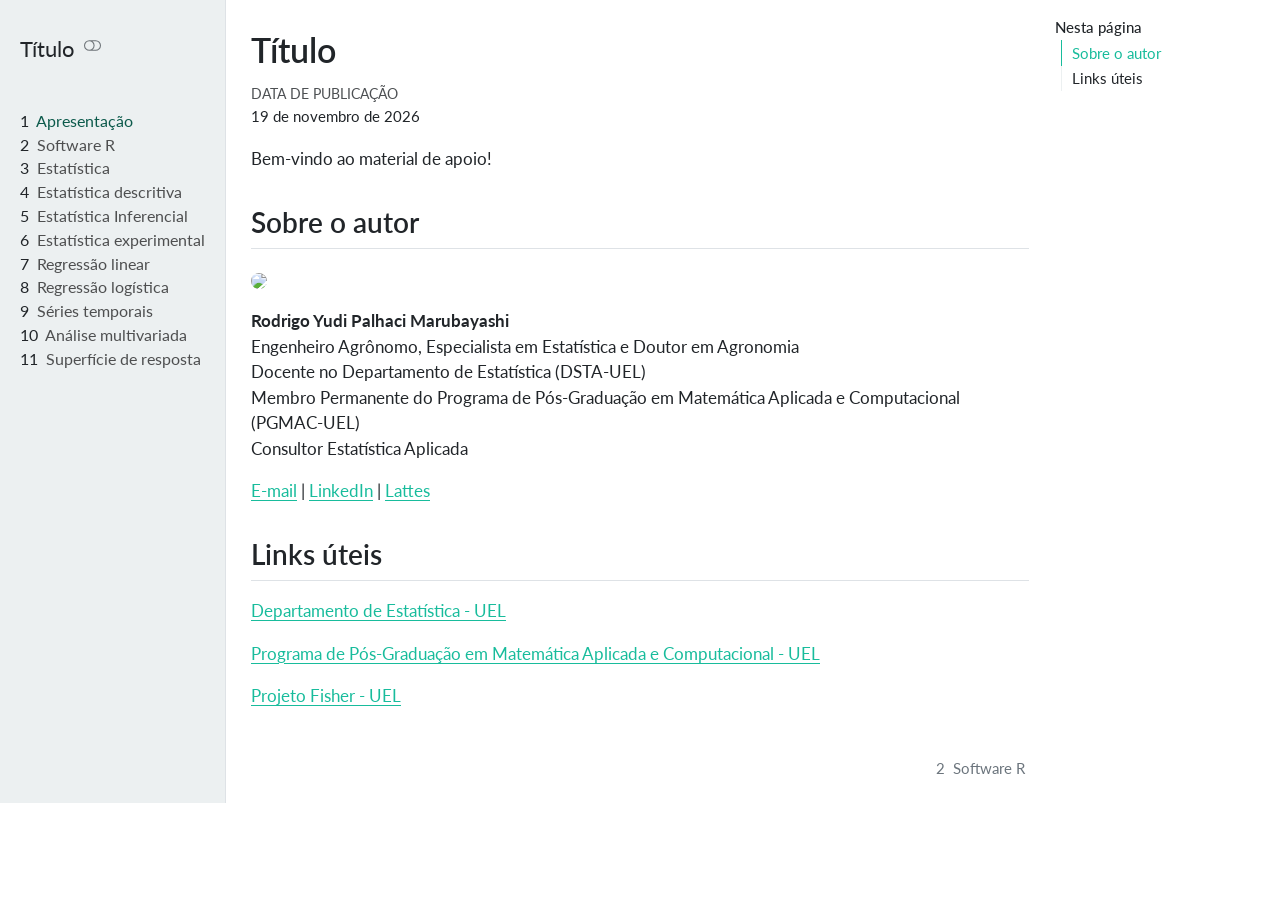
==== commit 8ce17aeb: "Add files via upload" ====
--- a/docs/index.html
+++ b/docs/index.html
@@ -1,5 +1,5 @@
 <!DOCTYPE html>
-<html xmlns="http://www.w3.org/1999/xhtml" lang="en" xml:lang="en"><head>
+<html xmlns="http://www.w3.org/1999/xhtml" lang="pt" xml:lang="pt"><head>
 
 <meta charset="utf-8">
 <meta name="generator" content="quarto-1.10.19">
@@ -7,7 +7,7 @@
 <meta name="viewport" content="width=device-width, initial-scale=1.0, user-scalable=yes">
 
 
-<title>Apresentação</title>
+<title>Título</title>
 <style>
 /* Default styles provided by pandoc.
 ** See https://pandoc.org/MANUAL.html#variables-for-html for config info.
@@ -43,14 +43,17 @@
 <script src="site_libs/quarto-html/tippy.umd.min.js"></script>
 <script src="site_libs/quarto-html/anchor.min.js"></script>
 <link href="site_libs/quarto-html/tippy.css" rel="stylesheet">
-<link href="site_libs/quarto-html/quarto-syntax-highlighting-bf27225e3a48a9273f3daa8f8e829971.css" rel="stylesheet" class="quarto-color-scheme" id="quarto-text-highlighting-styles">
-<link href="site_libs/quarto-html/quarto-syntax-highlighting-dark-b626d73c4c936ccc3cb08be7d45d1df6.css" rel="stylesheet" class="quarto-color-scheme quarto-color-alternate" id="quarto-text-highlighting-styles">
-<link href="site_libs/quarto-html/quarto-syntax-highlighting-bf27225e3a48a9273f3daa8f8e829971.css" rel="stylesheet" class="quarto-color-scheme-extra" id="quarto-text-highlighting-styles">
+<link href="site_libs/quarto-html/quarto-syntax-highlighting-5c1318cf63eba56dbef7ba16bc7d56f5.css" rel="stylesheet" class="quarto-color-scheme" id="quarto-text-highlighting-styles">
+<link href="site_libs/quarto-html/quarto-syntax-highlighting-dark-6453f418aeef366c23116eb9cb0b6816.css" rel="stylesheet" class="quarto-color-scheme quarto-color-alternate" id="quarto-text-highlighting-styles">
+<link href="site_libs/quarto-html/quarto-syntax-highlighting-5c1318cf63eba56dbef7ba16bc7d56f5.css" rel="stylesheet" class="quarto-color-scheme-extra" id="quarto-text-highlighting-styles">
 <script src="site_libs/bootstrap/bootstrap.min.js"></script>
 <link href="site_libs/bootstrap/bootstrap-icons.css" rel="stylesheet">
-<link href="site_libs/bootstrap/bootstrap-071f2cfab2509698780004be9a3705a4.min.css" rel="stylesheet" append-hash="true" class="quarto-color-scheme" id="quarto-bootstrap" data-mode="light">
-<link href="site_libs/bootstrap/bootstrap-dark-28465b6b87aa4d4b3ae6852c24e7e3ea.min.css" rel="stylesheet" append-hash="true" class="quarto-color-scheme quarto-color-alternate" id="quarto-bootstrap" data-mode="dark">
-<link href="site_libs/bootstrap/bootstrap-071f2cfab2509698780004be9a3705a4.min.css" rel="stylesheet" append-hash="true" class="quarto-color-scheme-extra" id="quarto-bootstrap" data-mode="light">
+<link href="site_libs/bootstrap/bootstrap-15cf77f33cbd9a33e23fb7c7de9cab1b.min.css" rel="stylesheet" append-hash="true" class="quarto-color-scheme" id="quarto-bootstrap" data-mode="light">
+<link href="site_libs/bootstrap/bootstrap-dark-7cd8011197dd9e8ba62e454b151efcc9.min.css" rel="stylesheet" append-hash="true" class="quarto-color-scheme quarto-color-alternate" id="quarto-bootstrap" data-mode="dark">
+<link href="site_libs/bootstrap/bootstrap-15cf77f33cbd9a33e23fb7c7de9cab1b.min.css" rel="stylesheet" append-hash="true" class="quarto-color-scheme-extra" id="quarto-bootstrap" data-mode="light">
+<script src="site_libs/quarto-contrib/glightbox/glightbox.min.js"></script>
+<link href="site_libs/quarto-contrib/glightbox/glightbox.min.css" rel="stylesheet">
+<link href="site_libs/quarto-contrib/glightbox/lightbox.css" rel="stylesheet">
 <script id="quarto-search-options" type="application/json">{
   "location": "sidebar",
   "copy-button": false,
@@ -65,19 +68,20 @@
   ],
   "show-item-context": false,
   "language": {
-    "search-no-results-text": "No results",
-    "search-matching-documents-text": "matching documents",
-    "search-copy-link-title": "Copy link to search",
-    "search-hide-matches-text": "Hide additional matches",
-    "search-more-match-text": "more match in this document",
-    "search-more-matches-text": "more matches in this document",
-    "search-clear-button-title": "Clear",
+    "search-no-results-text": "Nenhum resultado",
+    "search-matching-documents-text": "documentos correspondentes",
+    "search-copy-link-title": "Copiar link para a busca",
+    "search-hide-matches-text": "Esconder correspondências adicionais",
+    "search-more-match-text": "mais correspondência neste documento",
+    "search-more-matches-text": "mais correspondências neste documento",
+    "search-clear-button-title": "Limpar",
     "search-text-placeholder": "",
-    "search-detached-cancel-button-title": "Cancel",
-    "search-submit-button-title": "Submit",
-    "search-label": "Search"
+    "search-detached-cancel-button-title": "Cancelar",
+    "search-submit-button-title": "Enviar",
+    "search-label": "Procurar"
   }
 }</script>
+<style>html{ scroll-behavior: smooth; }</style>
 
 
 </head>
@@ -250,13 +254,13 @@
   <header id="quarto-header" class="headroom fixed-top">
   <nav class="quarto-secondary-nav">
     <div class="container-fluid d-flex">
-      <button type="button" class="quarto-btn-toggle btn" data-bs-toggle="collapse" role="button" data-bs-target=".quarto-sidebar-collapse-item" aria-controls="quarto-sidebar" aria-expanded="false" aria-label="Toggle sidebar navigation" onclick="if (window.quartoToggleHeadroom) { window.quartoToggleHeadroom(); }">
+      <button type="button" class="quarto-btn-toggle btn" data-bs-toggle="collapse" role="button" data-bs-target=".quarto-sidebar-collapse-item" aria-controls="quarto-sidebar" aria-expanded="false" aria-label="Alternar barra lateral" onclick="if (window.quartoToggleHeadroom) { window.quartoToggleHeadroom(); }">
         <i class="bi bi-layout-text-sidebar-reverse"></i>
       </button>
         <nav class="quarto-page-breadcrumbs" aria-label="breadcrumb"><ol class="breadcrumb"><li class="breadcrumb-item"><a href="./index.html"><span class="chapter-number">1</span>&nbsp; <span class="chapter-title">Apresentação</span></a></li></ol></nav>
-        <a class="flex-grow-1" role="navigation" data-bs-toggle="collapse" data-bs-target=".quarto-sidebar-collapse-item" aria-controls="quarto-sidebar" aria-expanded="false" aria-label="Toggle sidebar navigation" onclick="if (window.quartoToggleHeadroom) { window.quartoToggleHeadroom(); }">      
+        <a class="flex-grow-1" role="navigation" data-bs-toggle="collapse" data-bs-target=".quarto-sidebar-collapse-item" aria-controls="quarto-sidebar" aria-expanded="false" aria-label="Alternar barra lateral" onclick="if (window.quartoToggleHeadroom) { window.quartoToggleHeadroom(); }">      
         </a>
-      <button type="button" class="btn quarto-search-button" aria-label="Search" onclick="window.quartoOpenSearch();">
+      <button type="button" class="btn quarto-search-button" aria-label="Procurar" onclick="window.quartoOpenSearch();">
         <i class="bi bi-search"></i>
       </button>
     </div>
@@ -266,14 +270,19 @@
 <div id="quarto-content" class="quarto-container page-columns page-rows-contents page-layout-article">
 <!-- sidebar -->
   <nav id="quarto-sidebar" class="sidebar collapse collapse-horizontal quarto-sidebar-collapse-item sidebar-navigation docked overflow-auto">
+    <div class="pt-lg-2 mt-2 text-left sidebar-header">
+    <div class="sidebar-title mb-0 py-0">
+      <a href="./">Título</a> 
+        <div class="sidebar-tools-main">
+  <a href="" class="quarto-color-scheme-toggle quarto-navigation-tool  px-1" onclick="window.quartoToggleColorScheme(); return false;" title="Alternar modo escuro"><i class="bi"></i></a>
+</div>
+    </div>
+      </div>
         <div class="mt-2 flex-shrink-0 align-items-center">
         <div class="sidebar-search">
-        <div id="quarto-search" class="" title="Search"></div>
+        <div id="quarto-search" class="" title="Procurar"></div>
         </div>
         </div>
-        <div class="sidebar-tools-collapse">
-  <a href="" class="quarto-color-scheme-toggle quarto-navigation-tool  px-1" onclick="window.quartoToggleColorScheme(); return false;" title="Toggle dark mode"><i class="bi"></i></a>
-</div>
     <div class="sidebar-menu-container"> 
     <ul class="list-unstyled mt-1">
         <li class="sidebar-item">
@@ -349,7 +358,7 @@
 <!-- margin-sidebar -->
     <div id="quarto-margin-sidebar" class="sidebar margin-sidebar">
         <nav id="TOC" role="doc-toc" class="toc-active">
-    <h2 id="toc-title">Sumário</h2>
+    <h2 id="toc-title">Nesta página</h2>
    
   <ul>
   <li><a href="#sobre-o-autor" id="toc-sobre-o-autor" class="nav-link active" data-scroll-target="#sobre-o-autor">Sobre o autor</a></li>
@@ -363,7 +372,7 @@
 
 <header id="title-block-header" class="quarto-title-block default">
 <div class="quarto-title">
-<h1 class="title">Apresentação</h1>
+<h1 class="title">Título</h1>
 </div>
 
 
@@ -371,6 +380,12 @@
 <div class="quarto-title-meta">
 
     
+    <div>
+    <div class="quarto-title-meta-heading">Data de Publicação</div>
+    <div class="quarto-title-meta-contents">
+      <p class="date">19 de novembro de 2026</p>
+    </div>
+  </div>
   
     
   </div>
@@ -383,7 +398,7 @@
 <p>Bem-vindo ao material de apoio!</p>
 <section id="sobre-o-autor" class="level2 unnumbered">
 <h2 class="unnumbered anchored" data-anchor-id="sobre-o-autor">Sobre o autor</h2>
-<p><img src="imagens/foto.jpg" class="img-fluid" style="border-radius: 50%;" width="180"></p>
+<p><a href="imagens/foto.jpg" class="lightbox" data-gallery="quarto-lightbox-gallery-1"><img src="imagens/foto.jpg" class="img-fluid" style="border-radius: 50%;" width="180"></a></p>
 <p><strong>Rodrigo Yudi Palhaci Marubayashi</strong><br>
 Engenheiro Agrônomo, Especialista em Estatística e Doutor em Agronomia<br>
 Docente no Departamento de Estatística (DSTA-UEL)<br>
@@ -439,12 +454,12 @@
       // flash "checked"
       button.classList.add('code-copy-button-checked');
       var currentTitle = button.getAttribute("title");
-      button.setAttribute("title", "Copied!");
+      button.setAttribute("title", "Copiada");
       let tooltip;
       if (window.bootstrap) {
         button.setAttribute("data-bs-toggle", "tooltip");
         button.setAttribute("data-bs-placement", "left");
-        button.setAttribute("data-bs-title", "Copied!");
+        button.setAttribute("data-bs-title", "Copiada");
         tooltip = new bootstrap.Tooltip(button, 
           { trigger: "manual", 
             customClass: "code-copy-button-tooltip",
@@ -824,8 +839,41 @@
   </div>
 </nav>
 </div> <!-- /content -->
-
-
-
-
+<script>var lightboxQuarto = GLightbox({"closeEffect":"zoom","descPosition":"bottom","loop":false,"openEffect":"zoom","selector":".lightbox"});
+(function() {
+  let previousOnload = window.onload;
+  window.onload = () => {
+    if (previousOnload) {
+      previousOnload();
+    }
+    lightboxQuarto.on('slide_before_load', (data) => {
+      const { slideIndex, slideNode, slideConfig, player, trigger } = data;
+      const href = trigger.getAttribute('href');
+      if (href !== null) {
+        const imgEl = window.document.querySelector(`a[href="${href}"] img`);
+        if (imgEl !== null) {
+          const srcAttr = imgEl.getAttribute("src");
+          if (srcAttr && srcAttr.startsWith("data:")) {
+            slideConfig.href = srcAttr;
+          }
+        }
+      } 
+    });
+  
+    lightboxQuarto.on('slide_after_load', (data) => {
+      const { slideIndex, slideNode, slideConfig, player, trigger } = data;
+      if (window.Quarto?.typesetMath) {
+        window.Quarto.typesetMath(slideNode);
+      }
+    });
+  
+  };
+  
+})();
+          </script>
+
+
+
+
+<script src="site_libs/quarto-html/zenscroll-min.js"></script>
 </body></html>
--- a/docs/site_libs/quarto-html/quarto-syntax-highlighting-5c1318cf63eba56dbef7ba16bc7d56f5.css
+++ b/docs/site_libs/quarto-html/quarto-syntax-highlighting-5c1318cf63eba56dbef7ba16bc7d56f5.css
@@ -0,0 +1,210 @@
+/* quarto syntax highlight colors */
+:root {
+  --quarto-hl-al-color: #ff5555;
+  --quarto-hl-an-color: #6a737d;
+  --quarto-hl-at-color: #d73a49;
+  --quarto-hl-bn-color: #005cc5;
+  --quarto-hl-bu-color: #d73a49;
+  --quarto-hl-ch-color: #032f62;
+  --quarto-hl-co-color: #6a737d;
+  --quarto-hl-cv-color: #6a737d;
+  --quarto-hl-cn-color: #005cc5;
+  --quarto-hl-cf-color: #d73a49;
+  --quarto-hl-dt-color: #d73a49;
+  --quarto-hl-dv-color: #005cc5;
+  --quarto-hl-do-color: #6a737d;
+  --quarto-hl-er-color: #ff5555;
+  --quarto-hl-ex-color: #d73a49;
+  --quarto-hl-fl-color: #005cc5;
+  --quarto-hl-fu-color: #6f42c1;
+  --quarto-hl-im-color: #032f62;
+  --quarto-hl-in-color: #6a737d;
+  --quarto-hl-kw-color: #d73a49;
+  --quarto-hl-op-color: #24292e;
+  --quarto-hl-pp-color: #d73a49;
+  --quarto-hl-re-color: #6a737d;
+  --quarto-hl-sc-color: #005cc5;
+  --quarto-hl-ss-color: #032f62;
+  --quarto-hl-st-color: #032f62;
+  --quarto-hl-va-color: #e36209;
+  --quarto-hl-vs-color: #032f62;
+  --quarto-hl-wa-color: #ff5555;
+}
+
+/* other quarto variables */
+:root {
+  --quarto-font-monospace: SFMono-Regular, Menlo, Monaco, Consolas, "Liberation Mono", "Courier New", monospace;
+}
+
+/* syntax highlight based on Pandoc's rules */
+pre > code.sourceCode > span {
+  color: #24292e;
+}
+
+code.sourceCode > span {
+  color: #24292e;
+}
+
+div.sourceCode,
+div.sourceCode pre.sourceCode {
+  color: #24292e;
+}
+
+/* Normal */
+code span {
+  color: #24292e;
+}
+
+/* Alert */
+code span.al {
+  font-weight: bold;
+  color: #ff5555;
+}
+
+/* Annotation */
+code span.an {
+  color: #6a737d;
+}
+
+/* Attribute */
+code span.at {
+  color: #d73a49;
+}
+
+/* BaseN */
+code span.bn {
+  color: #005cc5;
+}
+
+/* BuiltIn */
+code span.bu {
+  color: #d73a49;
+}
+
+/* ControlFlow */
+code span.cf {
+  color: #d73a49;
+}
+
+/* Char */
+code span.ch {
+  color: #032f62;
+}
+
+/* Constant */
+code span.cn {
+  color: #005cc5;
+}
+
+/* Comment */
+code span.co {
+  color: #6a737d;
+}
+
+/* CommentVar */
+code span.cv {
+  color: #6a737d;
+}
+
+/* Documentation */
+code span.do {
+  color: #6a737d;
+}
+
+/* DataType */
+code span.dt {
+  color: #d73a49;
+}
+
+/* DecVal */
+code span.dv {
+  color: #005cc5;
+}
+
+/* Error */
+code span.er {
+  color: #ff5555;
+  text-decoration: underline;
+}
+
+/* Extension */
+code span.ex {
+  font-weight: bold;
+  color: #d73a49;
+}
+
+/* Float */
+code span.fl {
+  color: #005cc5;
+}
+
+/* Function */
+code span.fu {
+  color: #6f42c1;
+}
+
+/* Import */
+code span.im {
+  color: #032f62;
+}
+
+/* Information */
+code span.in {
+  color: #6a737d;
+}
+
+/* Keyword */
+code span.kw {
+  color: #d73a49;
+}
+
+/* Operator */
+code span.op {
+  color: #24292e;
+}
+
+/* Preprocessor */
+code span.pp {
+  color: #d73a49;
+}
+
+/* RegionMarker */
+code span.re {
+  color: #6a737d;
+}
+
+/* SpecialChar */
+code span.sc {
+  color: #005cc5;
+}
+
+/* SpecialString */
+code span.ss {
+  color: #032f62;
+}
+
+/* String */
+code span.st {
+  color: #032f62;
+}
+
+/* Variable */
+code span.va {
+  color: #e36209;
+}
+
+/* VerbatimString */
+code span.vs {
+  color: #032f62;
+}
+
+/* Warning */
+code span.wa {
+  color: #ff5555;
+}
+
+.prevent-inlining {
+  content: "</";
+}
+
+/*# sourceMappingURL=b30846a1f697829215f07ced7fb9b578.css.map */
--- a/docs/site_libs/quarto-html/quarto-syntax-highlighting-dark-6453f418aeef366c23116eb9cb0b6816.css
+++ b/docs/site_libs/quarto-html/quarto-syntax-highlighting-dark-6453f418aeef366c23116eb9cb0b6816.css
@@ -0,0 +1,210 @@
+/* quarto syntax highlight colors */
+:root {
+  --quarto-hl-al-color: #ff5555;
+  --quarto-hl-an-color: #6a737d;
+  --quarto-hl-at-color: #f97583;
+  --quarto-hl-bn-color: #79b8ff;
+  --quarto-hl-bu-color: #f97583;
+  --quarto-hl-ch-color: #9ecbff;
+  --quarto-hl-co-color: #6a737d;
+  --quarto-hl-cv-color: #6a737d;
+  --quarto-hl-cn-color: #79b8ff;
+  --quarto-hl-cf-color: #f97583;
+  --quarto-hl-dt-color: #f97583;
+  --quarto-hl-dv-color: #79b8ff;
+  --quarto-hl-do-color: #6a737d;
+  --quarto-hl-er-color: #ff5555;
+  --quarto-hl-ex-color: #f97583;
+  --quarto-hl-fl-color: #79b8ff;
+  --quarto-hl-fu-color: #b392f0;
+  --quarto-hl-im-color: #9ecbff;
+  --quarto-hl-in-color: #6a737d;
+  --quarto-hl-kw-color: #f97583;
+  --quarto-hl-op-color: #e1e4e8;
+  --quarto-hl-pp-color: #f97583;
+  --quarto-hl-re-color: #6a737d;
+  --quarto-hl-sc-color: #79b8ff;
+  --quarto-hl-ss-color: #9ecbff;
+  --quarto-hl-st-color: #9ecbff;
+  --quarto-hl-va-color: #ffab70;
+  --quarto-hl-vs-color: #9ecbff;
+  --quarto-hl-wa-color: #ff5555;
+}
+
+/* other quarto variables */
+:root {
+  --quarto-font-monospace: SFMono-Regular, Menlo, Monaco, Consolas, "Liberation Mono", "Courier New", monospace;
+}
+
+/* syntax highlight based on Pandoc's rules */
+pre > code.sourceCode > span {
+  color: #e1e4e8;
+}
+
+code.sourceCode > span {
+  color: #e1e4e8;
+}
+
+div.sourceCode,
+div.sourceCode pre.sourceCode {
+  color: #e1e4e8;
+}
+
+/* Normal */
+code span {
+  color: #e1e4e8;
+}
+
+/* Alert */
+code span.al {
+  font-weight: bold;
+  color: #ff5555;
+}
+
+/* Annotation */
+code span.an {
+  color: #6a737d;
+}
+
+/* Attribute */
+code span.at {
+  color: #f97583;
+}
+
+/* BaseN */
+code span.bn {
+  color: #79b8ff;
+}
+
+/* BuiltIn */
+code span.bu {
+  color: #f97583;
+}
+
+/* ControlFlow */
+code span.cf {
+  color: #f97583;
+}
+
+/* Char */
+code span.ch {
+  color: #9ecbff;
+}
+
+/* Constant */
+code span.cn {
+  color: #79b8ff;
+}
+
+/* Comment */
+code span.co {
+  color: #6a737d;
+}
+
+/* CommentVar */
+code span.cv {
+  color: #6a737d;
+}
+
+/* Documentation */
+code span.do {
+  color: #6a737d;
+}
+
+/* DataType */
+code span.dt {
+  color: #f97583;
+}
+
+/* DecVal */
+code span.dv {
+  color: #79b8ff;
+}
+
+/* Error */
+code span.er {
+  color: #ff5555;
+  text-decoration: underline;
+}
+
+/* Extension */
+code span.ex {
+  font-weight: bold;
+  color: #f97583;
+}
+
+/* Float */
+code span.fl {
+  color: #79b8ff;
+}
+
+/* Function */
+code span.fu {
+  color: #b392f0;
+}
+
+/* Import */
+code span.im {
+  color: #9ecbff;
+}
+
+/* Information */
+code span.in {
+  color: #6a737d;
+}
+
+/* Keyword */
+code span.kw {
+  color: #f97583;
+}
+
+/* Operator */
+code span.op {
+  color: #e1e4e8;
+}
+
+/* Preprocessor */
+code span.pp {
+  color: #f97583;
+}
+
+/* RegionMarker */
+code span.re {
+  color: #6a737d;
+}
+
+/* SpecialChar */
+code span.sc {
+  color: #79b8ff;
+}
+
+/* SpecialString */
+code span.ss {
+  color: #9ecbff;
+}
+
+/* String */
+code span.st {
+  color: #9ecbff;
+}
+
+/* Variable */
+code span.va {
+  color: #ffab70;
+}
+
+/* VerbatimString */
+code span.vs {
+  color: #9ecbff;
+}
+
+/* Warning */
+code span.wa {
+  color: #ff5555;
+}
+
+.prevent-inlining {
+  content: "</";
+}
+
+/*# sourceMappingURL=7be72edaaa011beafea6b3ea24d852df.css.map */
--- a/docs/site_libs/quarto-html/quarto-syntax-highlighting-5c1318cf63eba56dbef7ba16bc7d56f5.css
+++ b/docs/site_libs/quarto-html/quarto-syntax-highlighting-5c1318cf63eba56dbef7ba16bc7d56f5.css
@@ -0,0 +1,210 @@
+/* quarto syntax highlight colors */
+:root {
+  --quarto-hl-al-color: #ff5555;
+  --quarto-hl-an-color: #6a737d;
+  --quarto-hl-at-color: #d73a49;
+  --quarto-hl-bn-color: #005cc5;
+  --quarto-hl-bu-color: #d73a49;
+  --quarto-hl-ch-color: #032f62;
+  --quarto-hl-co-color: #6a737d;
+  --quarto-hl-cv-color: #6a737d;
+  --quarto-hl-cn-color: #005cc5;
+  --quarto-hl-cf-color: #d73a49;
+  --quarto-hl-dt-color: #d73a49;
+  --quarto-hl-dv-color: #005cc5;
+  --quarto-hl-do-color: #6a737d;
+  --quarto-hl-er-color: #ff5555;
+  --quarto-hl-ex-color: #d73a49;
+  --quarto-hl-fl-color: #005cc5;
+  --quarto-hl-fu-color: #6f42c1;
+  --quarto-hl-im-color: #032f62;
+  --quarto-hl-in-color: #6a737d;
+  --quarto-hl-kw-color: #d73a49;
+  --quarto-hl-op-color: #24292e;
+  --quarto-hl-pp-color: #d73a49;
+  --quarto-hl-re-color: #6a737d;
+  --quarto-hl-sc-color: #005cc5;
+  --quarto-hl-ss-color: #032f62;
+  --quarto-hl-st-color: #032f62;
+  --quarto-hl-va-color: #e36209;
+  --quarto-hl-vs-color: #032f62;
+  --quarto-hl-wa-color: #ff5555;
+}
+
+/* other quarto variables */
+:root {
+  --quarto-font-monospace: SFMono-Regular, Menlo, Monaco, Consolas, "Liberation Mono", "Courier New", monospace;
+}
+
+/* syntax highlight based on Pandoc's rules */
+pre > code.sourceCode > span {
+  color: #24292e;
+}
+
+code.sourceCode > span {
+  color: #24292e;
+}
+
+div.sourceCode,
+div.sourceCode pre.sourceCode {
+  color: #24292e;
+}
+
+/* Normal */
+code span {
+  color: #24292e;
+}
+
+/* Alert */
+code span.al {
+  font-weight: bold;
+  color: #ff5555;
+}
+
+/* Annotation */
+code span.an {
+  color: #6a737d;
+}
+
+/* Attribute */
+code span.at {
+  color: #d73a49;
+}
+
+/* BaseN */
+code span.bn {
+  color: #005cc5;
+}
+
+/* BuiltIn */
+code span.bu {
+  color: #d73a49;
+}
+
+/* ControlFlow */
+code span.cf {
+  color: #d73a49;
+}
+
+/* Char */
+code span.ch {
+  color: #032f62;
+}
+
+/* Constant */
+code span.cn {
+  color: #005cc5;
+}
+
+/* Comment */
+code span.co {
+  color: #6a737d;
+}
+
+/* CommentVar */
+code span.cv {
+  color: #6a737d;
+}
+
+/* Documentation */
+code span.do {
+  color: #6a737d;
+}
+
+/* DataType */
+code span.dt {
+  color: #d73a49;
+}
+
+/* DecVal */
+code span.dv {
+  color: #005cc5;
+}
+
+/* Error */
+code span.er {
+  color: #ff5555;
+  text-decoration: underline;
+}
+
+/* Extension */
+code span.ex {
+  font-weight: bold;
+  color: #d73a49;
+}
+
+/* Float */
+code span.fl {
+  color: #005cc5;
+}
+
+/* Function */
+code span.fu {
+  color: #6f42c1;
+}
+
+/* Import */
+code span.im {
+  color: #032f62;
+}
+
+/* Information */
+code span.in {
+  color: #6a737d;
+}
+
+/* Keyword */
+code span.kw {
+  color: #d73a49;
+}
+
+/* Operator */
+code span.op {
+  color: #24292e;
+}
+
+/* Preprocessor */
+code span.pp {
+  color: #d73a49;
+}
+
+/* RegionMarker */
+code span.re {
+  color: #6a737d;
+}
+
+/* SpecialChar */
+code span.sc {
+  color: #005cc5;
+}
+
+/* SpecialString */
+code span.ss {
+  color: #032f62;
+}
+
+/* String */
+code span.st {
+  color: #032f62;
+}
+
+/* Variable */
+code span.va {
+  color: #e36209;
+}
+
+/* VerbatimString */
+code span.vs {
+  color: #032f62;
+}
+
+/* Warning */
+code span.wa {
+  color: #ff5555;
+}
+
+.prevent-inlining {
+  content: "</";
+}
+
+/*# sourceMappingURL=b30846a1f697829215f07ced7fb9b578.css.map */
